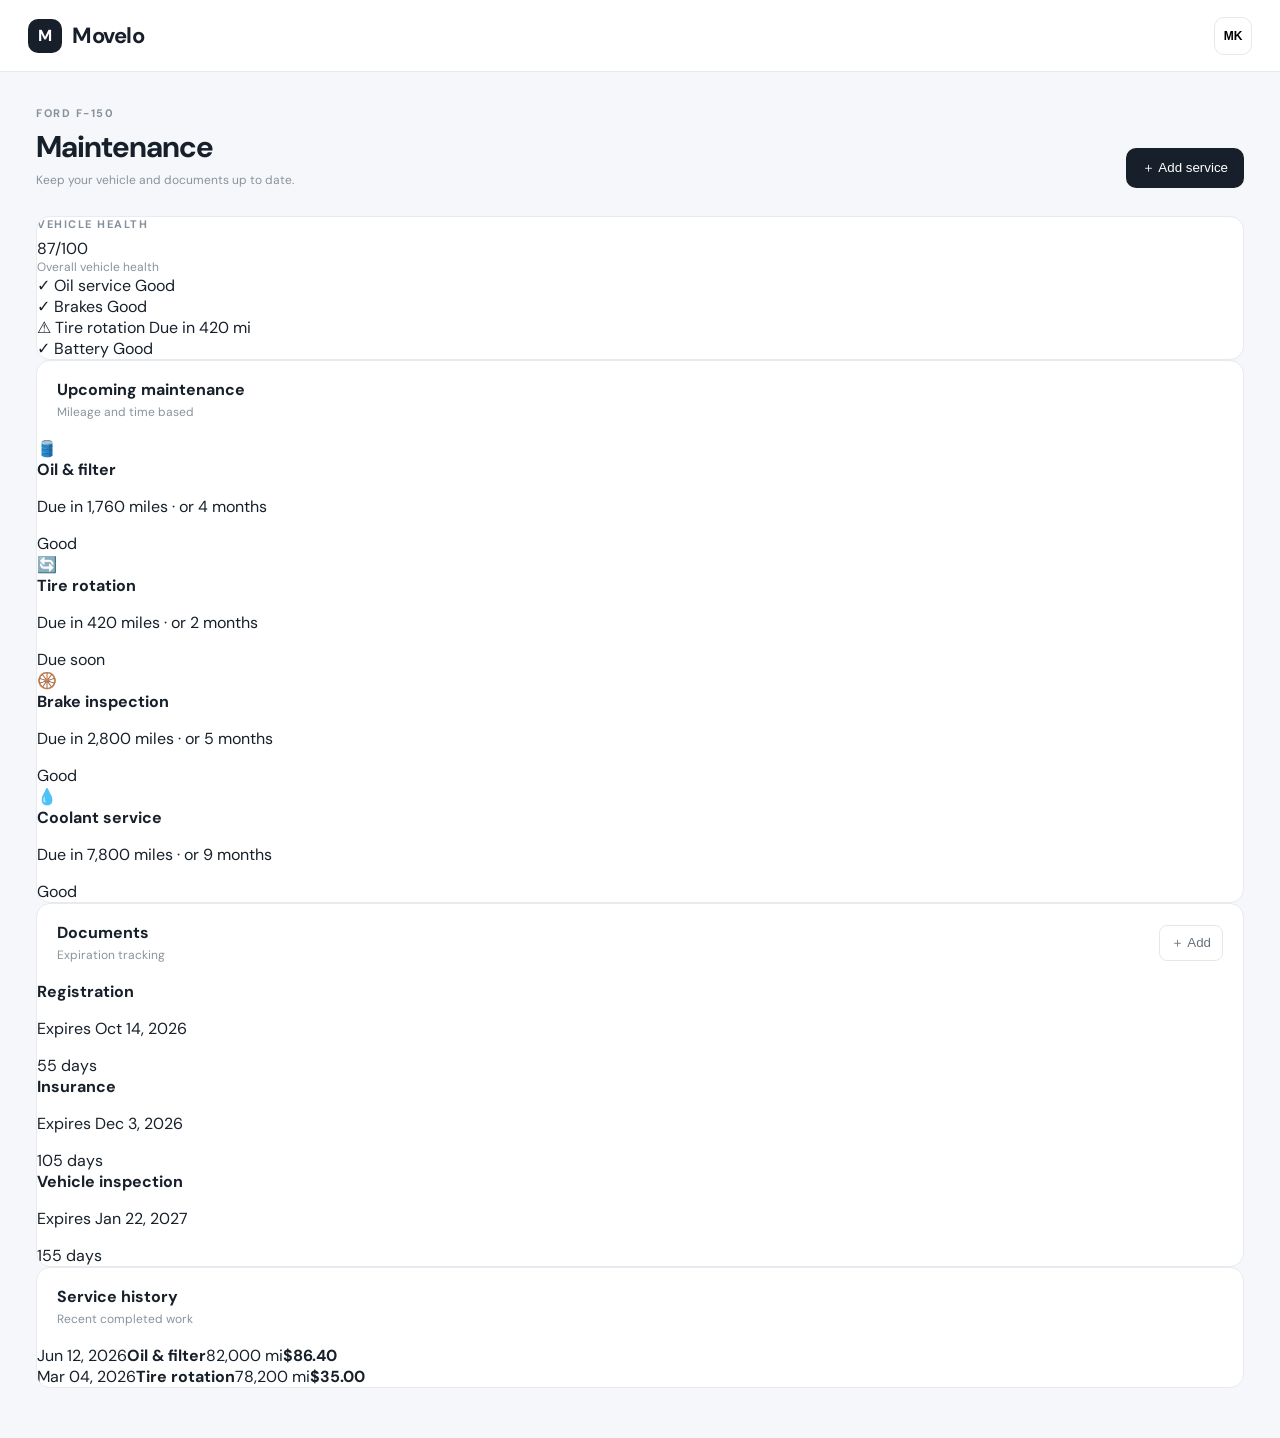
==== maintenance.html @ 16294152 "Add Movelo maintenance and documents screen" ====
<!doctype html><html lang="en"><head><meta charset="UTF-8"><meta name="viewport" content="width=device-width,initial-scale=1"><title>Movelo — Maintenance</title><link rel="stylesheet" href="styles.css"></head><body><header class="topbar"><div class="brand"><span class="brand-mark">M</span><span>Movelo</span></div><div class="top-actions"><button class="avatar">MK</button></div></header><main class="content maintenance-page"><div class="page-heading"><div><p class="eyebrow">FORD F-150</p><h1>Maintenance</h1><p class="muted">Keep your vehicle and documents up to date.</p></div><button class="primary">＋ Add service</button></div><div class="health panel"><div><p class="eyebrow">VEHICLE HEALTH</p><div class="health-score">87<span>/100</span></div><p class="muted">Overall vehicle health</p></div><div class="health-items"><div>✓ Oil service <span>Good</span></div><div>✓ Brakes <span>Good</span></div><div>⚠ Tire rotation <span>Due in 420 mi</span></div><div>✓ Battery <span>Good</span></div></div></div><div class="maintenance-grid"><section class="panel"><div class="panel-header"><div><h2>Upcoming maintenance</h2><p class="muted">Mileage and time based</p></div></div><div class="service"><div class="service-icon">🛢️</div><div><strong>Oil &amp; filter</strong><p>Due in 1,760 miles · or 4 months</p></div><span class="service-status good">Good</span></div><div class="service"><div class="service-icon">🔄</div><div><strong>Tire rotation</strong><p>Due in 420 miles · or 2 months</p></div><span class="service-status due">Due soon</span></div><div class="service"><div class="service-icon">🛞</div><div><strong>Brake inspection</strong><p>Due in 2,800 miles · or 5 months</p></div><span class="service-status good">Good</span></div><div class="service"><div class="service-icon">💧</div><div><strong>Coolant service</strong><p>Due in 7,800 miles · or 9 months</p></div><span class="service-status good">Good</span></div></section><section class="panel"><div class="panel-header"><div><h2>Documents</h2><p class="muted">Expiration tracking</p></div><button class="ghost">＋ Add</button></div><div class="document"><div><strong>Registration</strong><p>Expires Oct 14, 2026</p></div><span class="doc-status">55 days</span></div><div class="document"><div><strong>Insurance</strong><p>Expires Dec 3, 2026</p></div><span class="doc-status">105 days</span></div><div class="document"><div><strong>Vehicle inspection</strong><p>Expires Jan 22, 2027</p></div><span class="doc-status">155 days</span></div></section></div><section class="panel service-history"><div class="panel-header"><div><h2>Service history</h2><p class="muted">Recent completed work</p></div></div><div class="history-row"><span>Jun 12, 2026</span><strong>Oil &amp; filter</strong><span>82,000 mi</span><b>$86.40</b></div><div class="history-row"><span>Mar 04, 2026</span><strong>Tire rotation</strong><span>78,200 mi</span><b>$35.00</b></div></section></main></body></html>
---- styles.css ----
@import url('https://fonts.googleapis.com/css2?family=DM+Sans:wght@400;500;600;700&display=swap');
*{box-sizing:border-box}body{margin:0;background:#f5f7fa;color:#17202a;font-family:'DM Sans',system-ui,sans-serif}.topbar{height:72px;background:#fff;border-bottom:1px solid #e7ebef;display:flex;align-items:center;justify-content:space-between;padding:0 28px;position:sticky;top:0;z-index:5}.brand{font-size:22px;font-weight:700;display:flex;align-items:center;gap:10px;letter-spacing:-.5px}.brand-mark{width:34px;height:34px;border-radius:10px;background:#17202a;color:#fff;display:grid;place-items:center;font-size:16px}.top-actions{display:flex;gap:10px}.icon-btn,.avatar{border:1px solid #e5e9ed;background:#fff;border-radius:10px;width:38px;height:38px}.avatar{font-size:12px;font-weight:700}.app-shell{display:flex;min-height:calc(100vh - 72px)}.sidebar{width:220px;background:#fff;border-right:1px solid #e7ebef;padding:22px 14px;display:flex;flex-direction:column}.sidebar-bottom{margin-top:auto}.nav-item{border:0;background:transparent;width:100%;padding:12px 14px;border-radius:10px;text-align:left;color:#69747f;display:flex;align-items:center;gap:12px;font:500 14px inherit;cursor:pointer}.nav-item.active{background:#eef3f0;color:#17202a;font-weight:700}.nav-item b{margin-left:auto;background:#f1b84b;color:#fff;border-radius:20px;padding:2px 7px;font-size:10px}.content{width:min(1400px,100%);margin:auto;padding:34px 36px 50px}.page-heading{display:flex;justify-content:space-between;align-items:flex-end;margin-bottom:28px}.eyebrow{font-size:11px;font-weight:700;letter-spacing:1.5px;color:#87919b;margin:0 0 7px}h1{font-size:30px;letter-spacing:-1px;margin:0 0 6px}h2{font-size:16px;margin:0 0 4px}.muted{color:#89939c;font-size:12px;margin:0}.primary{background:#17202a;color:#fff;border:0;padding:11px 16px;border-radius:10px;font:600 13px inherit}.ghost{border:1px solid #e4e8ec;background:#fff;padding:8px 11px;border-radius:8px;font:600 11px inherit;color:#66717b}.stats{display:grid;grid-template-columns:repeat(4,1fr);gap:14px;margin-bottom:18px}.stat,.panel{background:#fff;border:1px solid #e7ebef;border-radius:14px}.stat{padding:18px 20px}.stat span{display:block;color:#7b8791;font-size:11px}.stat strong{display:block;font-size:25px;margin:5px 0 1px}.stat small{font-size:10px;color:#a0a9b1}.alert-number{color:#d9822b}.grid{display:grid;grid-template-columns:1.45fr 1fr;gap:18px}.panel{overflow:hidden}.panel-header{padding:18px 20px;display:flex;justify-content:space-between;align-items:center}.map{height:400px;background:#dfe7e3;position:relative;overflow:hidden;background-image:linear-gradient(30deg,transparent 49%,rgba(255,255,255,.55) 50%,transparent 51%),linear-gradient(120deg,transparent 49%,rgba(255,255,255,.5) 50%,transparent 51%);background-size:180px 180px}.road{position:absolute;background:#fff;opacity:.9}.r1{height:34px;width:120%;top:43%;left:-10%;transform:rotate(-12deg)}.r2{width:32px;height:130%;left:48%;top:-10%;transform:rotate(20deg)}.r3{height:18px;width:100%;top:72%;left:0;transform:rotate(7deg)}.r4{width:22px;height:100%;left:75%;top:0;transform:rotate(-35deg)}.map-label{position:absolute;color:#a1ada6;font-size:10px;font-weight:700;letter-spacing:1px}.map-label.a{top:25px;left:30px}.map-label.b{bottom:30px;right:50px}.pin{position:absolute;width:38px;height:38px;border-radius:50%;background:#fff;border:3px solid #17202a;display:grid;place-items:center;box-shadow:0 4px 12px #0002;font-size:17px}.pin1{left:39%;top:37%}.pin2{left:63%;top:59%;border-color:#4c8c69}.pin3{left:73%;top:25%;border-color:#d9822b}.vehicle-panel{padding-bottom:8px}.vehicle{display:flex;align-items:center;gap:12px;padding:14px 18px;margin:0 8px;border-radius:11px;cursor:pointer}.vehicle:hover{background:#f7f9f8}.vehicle.selected{background:#f4f7f5}.vehicle-icon{width:40px;height:40px;border-radius:11px;display:grid;place-items:center;background:#edf2ef;font-size:18px}.vehicle-icon.large{width:48px;height:48px;font-size:22px}.vehicle-main{min-width:0;flex:1}.vehicle-title{font-size:13px;font-weight:700}.online,.warning{font-size:9px;margin-left:7px;font-weight:600;color:#4c8c69}.warning{color:#d9822b}.vehicle-meta{font-size:10px;color:#89939c;margin:3px 0 8px}.vehicle-stats{display:flex;gap:10px;color:#7a858e;font-size:9px}.chev{color:#a3acb4}.bottom-grid{display:grid;grid-template-columns:1.45fr 1fr;gap:18px;margin-top:18px}.alert-row{display:flex;align-items:center;gap:12px;padding:14px 20px;border-top:1px solid #eef0f2}.alert-row strong{font-size:12px}.alert-row p{font-size:10px;color:#8a949d;margin:3px 0 0}.alert-dot{width:28px;height:28px;border-radius:9px;display:grid;place-items:center;font-weight:700}.red{background:#fae8e7;color:#c95049}.amber{background:#fbf0dc;color:#c18121}.arrow{margin-left:auto;color:#a4adb4}.fuel-big{font-size:25px}.fuel-card{padding-bottom:20px}.fuel-bar{height:12px;background:#eef1ef;margin:5px 20px 12px;border-radius:20px;overflow:hidden}.fuel-bar span{display:block;width:68%;height:100%;background:#4c8c69;border-radius:20px}.fuel-foot{display:flex;justify-content:space-between;padding:0 20px;color:#89939c;font-size:10px}.fuel-foot b{color:#17202a;margin-left:3px}.detail-drawer{position:fixed;right:0;top:0;height:100vh;width:min(480px,100%);background:#fff;box-shadow:-15px 0 40px #17202a20;z-index:20;transform:translateX(105%);transition:transform .25s ease;overflow:auto}.detail-drawer.open{transform:translateX(0)}.detail-head{padding:26px 22px;display:flex;align-items:center;gap:12px;border-bottom:1px solid #edf0f2}.back{border:0;background:#f3f5f6;border-radius:9px;width:34px;height:34px;font-size:22px}.detail-title{font-size:17px;font-weight:700;margin-bottom:3px}.detail-map{height:260px;background:#dfe7e3;position:relative;overflow:hidden;background-image:linear-gradient(30deg,transparent 49%,#ffffffaa 50%,transparent 51%),linear-gradient(120deg,transparent 49%,#ffffff99 50%,transparent 51%);background-size:120px 120px}.detail-grid-lines{position:absolute;inset:25% 0;border-top:25px solid #fff;transform:rotate(-9deg)}.detail-pin{position:absolute;left:48%;top:45%;width:50px;height:50px;border-radius:50%;background:#fff;border:3px solid #17202a;display:grid;place-items:center;font-size:22px;box-shadow:0 6px 18px #0002}.detail-stats{display:grid;grid-template-columns:repeat(2,1fr);gap:1px;background:#edf0f2;border-bottom:1px solid #edf0f2}.detail-stats div{background:#fff;padding:16px 20px}.detail-stats span{display:block;font-size:10px;color:#8b959d;margin-bottom:5px}.detail-stats strong{font-size:14px}.quick-actions{display:grid;grid-template-columns:repeat(2,1fr);gap:10px;padding:20px}.quick-actions button{border:1px solid #e2e7e9;background:#fff;padding:13px;border-radius:10px;font:600 12px inherit}.quick-actions button:hover{background:#f5f7f6}@media(max-width:900px){.sidebar{display:none}.content{padding:24px 16px}.stats{grid-template-columns:repeat(2,1fr)}.grid,.bottom-grid{grid-template-columns:1fr}.map{height:300px}.page-heading{align-items:flex-start;gap:15px;flex-direction:column}}@media(max-width:520px){h1{font-size:24px}.topbar{padding:0 16px}.stats{gap:10px}.stat{padding:14px}.vehicle-stats{flex-wrap:wrap}}
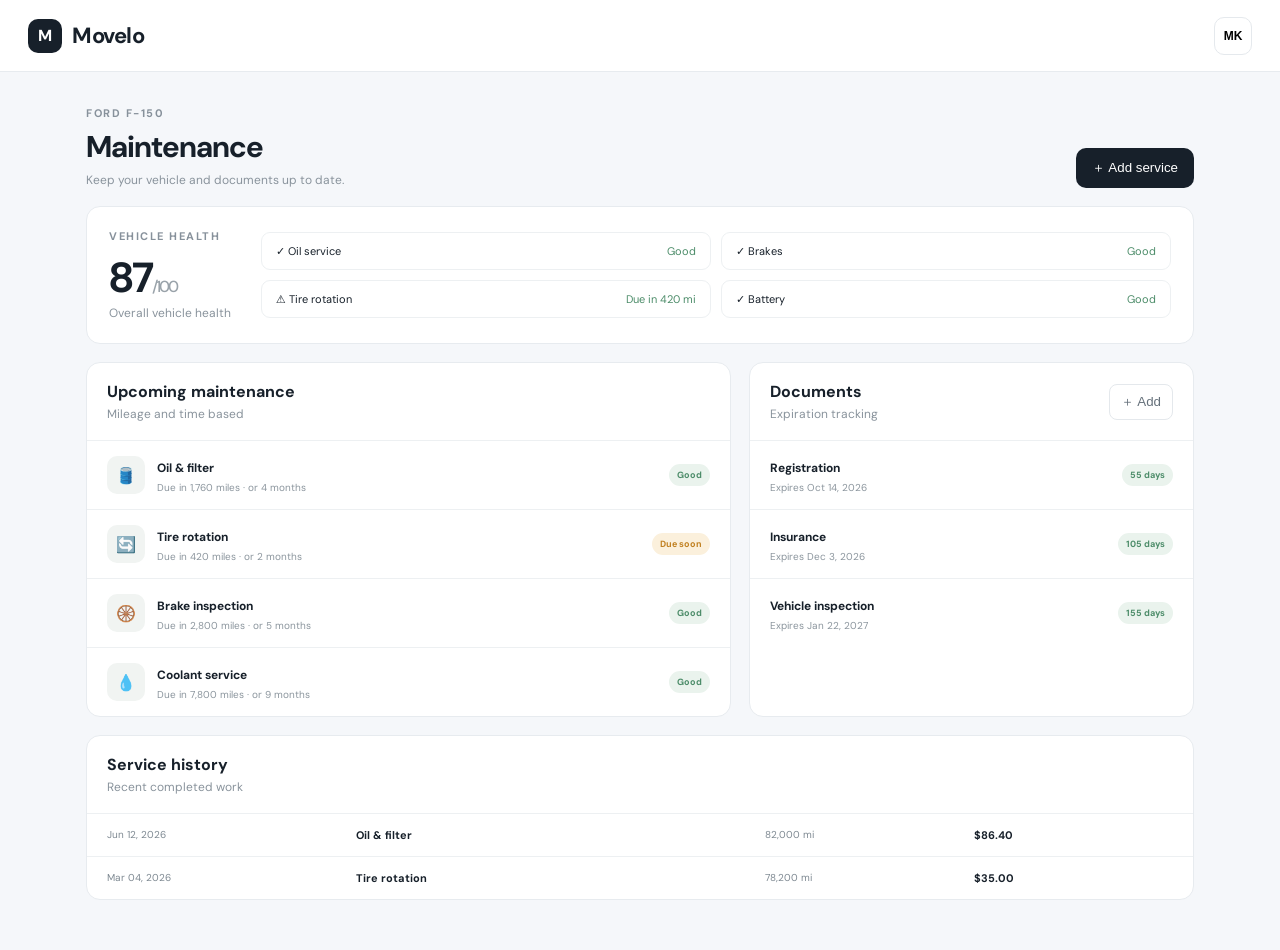
==== commit 54114db6: "Make maintenance controls interactive" ====
--- a/maintenance.html
+++ b/maintenance.html
@@ -1 +1 @@
-<!doctype html><html lang="en"><head><meta charset="UTF-8"><meta name="viewport" content="width=device-width,initial-scale=1"><title>Movelo — Maintenance</title><link rel="stylesheet" href="styles.css"></head><body><header class="topbar"><div class="brand"><span class="brand-mark">M</span><span>Movelo</span></div><div class="top-actions"><button class="avatar">MK</button></div></header><main class="content maintenance-page"><div class="page-heading"><div><p class="eyebrow">FORD F-150</p><h1>Maintenance</h1><p class="muted">Keep your vehicle and documents up to date.</p></div><button class="primary">＋ Add service</button></div><div class="health panel"><div><p class="eyebrow">VEHICLE HEALTH</p><div class="health-score">87<span>/100</span></div><p class="muted">Overall vehicle health</p></div><div class="health-items"><div>✓ Oil service <span>Good</span></div><div>✓ Brakes <span>Good</span></div><div>⚠ Tire rotation <span>Due in 420 mi</span></div><div>✓ Battery <span>Good</span></div></div></div><div class="maintenance-grid"><section class="panel"><div class="panel-header"><div><h2>Upcoming maintenance</h2><p class="muted">Mileage and time based</p></div></div><div class="service"><div class="service-icon">🛢️</div><div><strong>Oil &amp; filter</strong><p>Due in 1,760 miles · or 4 months</p></div><span class="service-status good">Good</span></div><div class="service"><div class="service-icon">🔄</div><div><strong>Tire rotation</strong><p>Due in 420 miles · or 2 months</p></div><span class="service-status due">Due soon</span></div><div class="service"><div class="service-icon">🛞</div><div><strong>Brake inspection</strong><p>Due in 2,800 miles · or 5 months</p></div><span class="service-status good">Good</span></div><div class="service"><div class="service-icon">💧</div><div><strong>Coolant service</strong><p>Due in 7,800 miles · or 9 months</p></div><span class="service-status good">Good</span></div></section><section class="panel"><div class="panel-header"><div><h2>Documents</h2><p class="muted">Expiration tracking</p></div><button class="ghost">＋ Add</button></div><div class="document"><div><strong>Registration</strong><p>Expires Oct 14, 2026</p></div><span class="doc-status">55 days</span></div><div class="document"><div><strong>Insurance</strong><p>Expires Dec 3, 2026</p></div><span class="doc-status">105 days</span></div><div class="document"><div><strong>Vehicle inspection</strong><p>Expires Jan 22, 2027</p></div><span class="doc-status">155 days</span></div></section></div><section class="panel service-history"><div class="panel-header"><div><h2>Service history</h2><p class="muted">Recent completed work</p></div></div><div class="history-row"><span>Jun 12, 2026</span><strong>Oil &amp; filter</strong><span>82,000 mi</span><b>$86.40</b></div><div class="history-row"><span>Mar 04, 2026</span><strong>Tire rotation</strong><span>78,200 mi</span><b>$35.00</b></div></section></main></body></html>+<!doctype html><html lang="en"><head><meta charset="UTF-8"><meta name="viewport" content="width=device-width,initial-scale=1"><title>Movelo — Maintenance</title><link rel="stylesheet" href="styles.css"></head><body><header class="topbar"><div class="brand"><span class="brand-mark">M</span><span>Movelo</span></div><div class="top-actions"><button class="avatar" id="profileBtn">MK</button></div></header><main class="content maintenance-page"><div class="page-heading"><div><p class="eyebrow">FORD F-150</p><h1>Maintenance</h1><p class="muted">Keep your vehicle and documents up to date.</p></div><button class="primary" id="addService">＋ Add service</button></div><div class="health panel"><div><p class="eyebrow">VEHICLE HEALTH</p><div class="health-score">87<span>/100</span></div><p class="muted">Overall vehicle health</p></div><div class="health-items"><div>✓ Oil service <span>Good</span></div><div>✓ Brakes <span>Good</span></div><div>⚠ Tire rotation <span>Due in 420 mi</span></div><div>✓ Battery <span>Good</span></div></div></div><div class="maintenance-grid"><section class="panel"><div class="panel-header"><div><h2>Upcoming maintenance</h2><p class="muted">Mileage and time based</p></div></div><div class="service"><div class="service-icon">🛢️</div><div><strong>Oil &amp; filter</strong><p>Due in 1,760 miles · or 4 months</p></div><span class="service-status good">Good</span></div><div class="service"><div class="service-icon">🔄</div><div><strong>Tire rotation</strong><p>Due in 420 miles · or 2 months</p></div><span class="service-status due">Due soon</span></div><div class="service"><div class="service-icon">🛞</div><div><strong>Brake inspection</strong><p>Due in 2,800 miles · or 5 months</p></div><span class="service-status good">Good</span></div><div class="service"><div class="service-icon">💧</div><div><strong>Coolant service</strong><p>Due in 7,800 miles · or 9 months</p></div><span class="service-status good">Good</span></div></section><section class="panel"><div class="panel-header"><div><h2>Documents</h2><p class="muted">Expiration tracking</p></div><button class="ghost" id="addDocument">＋ Add</button></div><div class="document"><div><strong>Registration</strong><p>Expires Oct 14, 2026</p></div><span class="doc-status">55 days</span></div><div class="document"><div><strong>Insurance</strong><p>Expires Dec 3, 2026</p></div><span class="doc-status">105 days</span></div><div class="document"><div><strong>Vehicle inspection</strong><p>Expires Jan 22, 2027</p></div><span class="doc-status">155 days</span></div></section></div><section class="panel service-history"><div class="panel-header"><div><h2>Service history</h2><p class="muted">Recent completed work</p></div></div><div class="history-row"><span>Jun 12, 2026</span><strong>Oil &amp; filter</strong><span>82,000 mi</span><b>$86.40</b></div><div class="history-row"><span>Mar 04, 2026</span><strong>Tire rotation</strong><span>78,200 mi</span><b>$35.00</b></div></section></main><script>const toast=(t,m='')=>{const e=document.createElement('div');e.className='command-toast';e.innerHTML='<strong>'+t+'</strong><span>'+m+'</span>';document.body.appendChild(e);setTimeout(()=>e.remove(),2200)};document.getElementById('addService').onclick=()=>{const n=prompt('Service type','Oil change');if(n)toast('Service added',n+' was added to the maintenance schedule.')};document.getElementById('addDocument').onclick=()=>{const n=prompt('Document type','Registration');if(n)toast('Document added',n+' was added to document tracking.')};document.getElementById('profileBtn').onclick=()=>toast('Profile','Account settings are connected to the prototype.');document.querySelectorAll('.service,.document,.history-row').forEach(x=>x.onclick=()=>toast('Details','Item details are available in the prototype.'));</script></body></html>
--- a/styles.css
+++ b/styles.css
@@ -1,2 +1,2 @@
 @import url('https://fonts.googleapis.com/css2?family=DM+Sans:wght@400;500;600;700&display=swap');
-*{box-sizing:border-box}body{margin:0;background:#f5f7fa;color:#17202a;font-family:'DM Sans',system-ui,sans-serif}.topbar{height:72px;background:#fff;border-bottom:1px solid #e7ebef;display:flex;align-items:center;justify-content:space-between;padding:0 28px;position:sticky;top:0;z-index:5}.brand{font-size:22px;font-weight:700;display:flex;align-items:center;gap:10px;letter-spacing:-.5px}.brand-mark{width:34px;height:34px;border-radius:10px;background:#17202a;color:#fff;display:grid;place-items:center;font-size:16px}.top-actions{display:flex;gap:10px}.icon-btn,.avatar{border:1px solid #e5e9ed;background:#fff;border-radius:10px;width:38px;height:38px}.avatar{font-size:12px;font-weight:700}.app-shell{display:flex;min-height:calc(100vh - 72px)}.sidebar{width:220px;background:#fff;border-right:1px solid #e7ebef;padding:22px 14px;display:flex;flex-direction:column}.sidebar-bottom{margin-top:auto}.nav-item{border:0;background:transparent;width:100%;padding:12px 14px;border-radius:10px;text-align:left;color:#69747f;display:flex;align-items:center;gap:12px;font:500 14px inherit;cursor:pointer}.nav-item.active{background:#eef3f0;color:#17202a;font-weight:700}.nav-item b{margin-left:auto;background:#f1b84b;color:#fff;border-radius:20px;padding:2px 7px;font-size:10px}.content{width:min(1400px,100%);margin:auto;padding:34px 36px 50px}.page-heading{display:flex;justify-content:space-between;align-items:flex-end;margin-bottom:28px}.eyebrow{font-size:11px;font-weight:700;letter-spacing:1.5px;color:#87919b;margin:0 0 7px}h1{font-size:30px;letter-spacing:-1px;margin:0 0 6px}h2{font-size:16px;margin:0 0 4px}.muted{color:#89939c;font-size:12px;margin:0}.primary{background:#17202a;color:#fff;border:0;padding:11px 16px;border-radius:10px;font:600 13px inherit}.ghost{border:1px solid #e4e8ec;background:#fff;padding:8px 11px;border-radius:8px;font:600 11px inherit;color:#66717b}.stats{display:grid;grid-template-columns:repeat(4,1fr);gap:14px;margin-bottom:18px}.stat,.panel{background:#fff;border:1px solid #e7ebef;border-radius:14px}.stat{padding:18px 20px}.stat span{display:block;color:#7b8791;font-size:11px}.stat strong{display:block;font-size:25px;margin:5px 0 1px}.stat small{font-size:10px;color:#a0a9b1}.alert-number{color:#d9822b}.grid{display:grid;grid-template-columns:1.45fr 1fr;gap:18px}.panel{overflow:hidden}.panel-header{padding:18px 20px;display:flex;justify-content:space-between;align-items:center}.map{height:400px;background:#dfe7e3;position:relative;overflow:hidden;background-image:linear-gradient(30deg,transparent 49%,rgba(255,255,255,.55) 50%,transparent 51%),linear-gradient(120deg,transparent 49%,rgba(255,255,255,.5) 50%,transparent 51%);background-size:180px 180px}.road{position:absolute;background:#fff;opacity:.9}.r1{height:34px;width:120%;top:43%;left:-10%;transform:rotate(-12deg)}.r2{width:32px;height:130%;left:48%;top:-10%;transform:rotate(20deg)}.r3{height:18px;width:100%;top:72%;left:0;transform:rotate(7deg)}.r4{width:22px;height:100%;left:75%;top:0;transform:rotate(-35deg)}.map-label{position:absolute;color:#a1ada6;font-size:10px;font-weight:700;letter-spacing:1px}.map-label.a{top:25px;left:30px}.map-label.b{bottom:30px;right:50px}.pin{position:absolute;width:38px;height:38px;border-radius:50%;background:#fff;border:3px solid #17202a;display:grid;place-items:center;box-shadow:0 4px 12px #0002;font-size:17px}.pin1{left:39%;top:37%}.pin2{left:63%;top:59%;border-color:#4c8c69}.pin3{left:73%;top:25%;border-color:#d9822b}.vehicle-panel{padding-bottom:8px}.vehicle{display:flex;align-items:center;gap:12px;padding:14px 18px;margin:0 8px;border-radius:11px;cursor:pointer}.vehicle:hover{background:#f7f9f8}.vehicle.selected{background:#f4f7f5}.vehicle-icon{width:40px;height:40px;border-radius:11px;display:grid;place-items:center;background:#edf2ef;font-size:18px}.vehicle-icon.large{width:48px;height:48px;font-size:22px}.vehicle-main{min-width:0;flex:1}.vehicle-title{font-size:13px;font-weight:700}.online,.warning{font-size:9px;margin-left:7px;font-weight:600;color:#4c8c69}.warning{color:#d9822b}.vehicle-meta{font-size:10px;color:#89939c;margin:3px 0 8px}.vehicle-stats{display:flex;gap:10px;color:#7a858e;font-size:9px}.chev{color:#a3acb4}.bottom-grid{display:grid;grid-template-columns:1.45fr 1fr;gap:18px;margin-top:18px}.alert-row{display:flex;align-items:center;gap:12px;padding:14px 20px;border-top:1px solid #eef0f2}.alert-row strong{font-size:12px}.alert-row p{font-size:10px;color:#8a949d;margin:3px 0 0}.alert-dot{width:28px;height:28px;border-radius:9px;display:grid;place-items:center;font-weight:700}.red{background:#fae8e7;color:#c95049}.amber{background:#fbf0dc;color:#c18121}.arrow{margin-left:auto;color:#a4adb4}.fuel-big{font-size:25px}.fuel-card{padding-bottom:20px}.fuel-bar{height:12px;background:#eef1ef;margin:5px 20px 12px;border-radius:20px;overflow:hidden}.fuel-bar span{display:block;width:68%;height:100%;background:#4c8c69;border-radius:20px}.fuel-foot{display:flex;justify-content:space-between;padding:0 20px;color:#89939c;font-size:10px}.fuel-foot b{color:#17202a;margin-left:3px}.detail-drawer{position:fixed;right:0;top:0;height:100vh;width:min(480px,100%);background:#fff;box-shadow:-15px 0 40px #17202a20;z-index:20;transform:translateX(105%);transition:transform .25s ease;overflow:auto}.detail-drawer.open{transform:translateX(0)}.detail-head{padding:26px 22px;display:flex;align-items:center;gap:12px;border-bottom:1px solid #edf0f2}.back{border:0;background:#f3f5f6;border-radius:9px;width:34px;height:34px;font-size:22px}.detail-title{font-size:17px;font-weight:700;margin-bottom:3px}.detail-map{height:260px;background:#dfe7e3;position:relative;overflow:hidden;background-image:linear-gradient(30deg,transparent 49%,#ffffffaa 50%,transparent 51%),linear-gradient(120deg,transparent 49%,#ffffff99 50%,transparent 51%);background-size:120px 120px}.detail-grid-lines{position:absolute;inset:25% 0;border-top:25px solid #fff;transform:rotate(-9deg)}.detail-pin{position:absolute;left:48%;top:45%;width:50px;height:50px;border-radius:50%;background:#fff;border:3px solid #17202a;display:grid;place-items:center;font-size:22px;box-shadow:0 6px 18px #0002}.detail-stats{display:grid;grid-template-columns:repeat(2,1fr);gap:1px;background:#edf0f2;border-bottom:1px solid #edf0f2}.detail-stats div{background:#fff;padding:16px 20px}.detail-stats span{display:block;font-size:10px;color:#8b959d;margin-bottom:5px}.detail-stats strong{font-size:14px}.quick-actions{display:grid;grid-template-columns:repeat(2,1fr);gap:10px;padding:20px}.quick-actions button{border:1px solid #e2e7e9;background:#fff;padding:13px;border-radius:10px;font:600 12px inherit}.quick-actions button:hover{background:#f5f7f6}@media(max-width:900px){.sidebar{display:none}.content{padding:24px 16px}.stats{grid-template-columns:repeat(2,1fr)}.grid,.bottom-grid{grid-template-columns:1fr}.map{height:300px}.page-heading{align-items:flex-start;gap:15px;flex-direction:column}}@media(max-width:520px){h1{font-size:24px}.topbar{padding:0 16px}.stats{gap:10px}.stat{padding:14px}.vehicle-stats{flex-wrap:wrap}}
+*{box-sizing:border-box}body{margin:0;background:#f5f7fa;color:#17202a;font-family:'DM Sans',system-ui,sans-serif}.topbar{height:72px;background:#fff;border-bottom:1px solid #e7ebef;display:flex;align-items:center;justify-content:space-between;padding:0 28px;position:sticky;top:0;z-index:5}.brand{font-size:22px;font-weight:700;display:flex;align-items:center;gap:10px;letter-spacing:-.5px}.brand-mark{width:34px;height:34px;border-radius:10px;background:#17202a;color:#fff;display:grid;place-items:center;font-size:16px}.top-actions{display:flex;gap:10px}.icon-btn,.avatar{border:1px solid #e5e9ed;background:#fff;border-radius:10px;width:38px;height:38px}.avatar{font-size:12px;font-weight:700}.app-shell{display:flex;min-height:calc(100vh - 72px)}.sidebar{width:220px;background:#fff;border-right:1px solid #e7ebef;padding:22px 14px;display:flex;flex-direction:column}.sidebar-bottom{margin-top:auto}.nav-item{border:0;background:transparent;width:100%;padding:12px 14px;border-radius:10px;text-align:left;color:#69747f;display:flex;align-items:center;gap:12px;font:500 14px inherit;cursor:pointer;text-decoration:none}.nav-item.active{background:#eef3f0;color:#17202a;font-weight:700}.nav-item b{margin-left:auto;background:#f1b84b;color:#fff;border-radius:20px;padding:2px 7px;font-size:10px}.content{width:min(1400px,100%);margin:auto;padding:34px 36px 50px}.page-heading{display:flex;justify-content:space-between;align-items:flex-end;margin-bottom:28px}.eyebrow{font-size:11px;font-weight:700;letter-spacing:1.5px;color:#87919b;margin:0 0 7px}h1{font-size:30px;letter-spacing:-1px;margin:0 0 6px}h2{font-size:16px;margin:0 0 4px}.muted{color:#89939c;font-size:12px;margin:0}.primary{background:#17202a;color:#fff;border:0;padding:11px 16px;border-radius:10px;font:600 13px inherit}.ghost{border:1px solid #e4e8ec;background:#fff;padding:8px 11px;border-radius:8px;font:600 11px inherit;color:#66717b}.stats{display:grid;grid-template-columns:repeat(4,1fr);gap:14px;margin-bottom:18px}.stat,.panel{background:#fff;border:1px solid #e7ebef;border-radius:14px}.stat{padding:18px 20px}.stat span{display:block;color:#7b8791;font-size:11px}.stat strong{display:block;font-size:25px;margin:5px 0 1px}.stat small{font-size:10px;color:#a0a9b1}.alert-number{color:#d9822b}.grid{display:grid;grid-template-columns:1.45fr 1fr;gap:18px}.panel{overflow:hidden}.panel-header{padding:18px 20px;display:flex;justify-content:space-between;align-items:center}.map{height:400px;background:#dfe7e3;position:relative;overflow:hidden;background-image:linear-gradient(30deg,transparent 49%,rgba(255,255,255,.55) 50%,transparent 51%),linear-gradient(120deg,transparent 49%,rgba(255,255,255,.5) 50%,transparent 51%);background-size:180px 180px}.road{position:absolute;background:#fff;opacity:.9}.r1{height:34px;width:120%;top:43%;left:-10%;transform:rotate(-12deg)}.r2{width:32px;height:130%;left:48%;top:-10%;transform:rotate(20deg)}.r3{height:18px;width:100%;top:72%;left:0;transform:rotate(7deg)}.r4{width:22px;height:100%;left:75%;top:0;transform:rotate(-35deg)}.map-label{position:absolute;color:#a1ada6;font-size:10px;font-weight:700;letter-spacing:1px}.map-label.a{top:25px;left:30px}.map-label.b{bottom:30px;right:50px}.pin{position:absolute;width:38px;height:38px;border-radius:50%;background:#fff;border:3px solid #17202a;display:grid;place-items:center;box-shadow:0 4px 12px #0002;font-size:17px}.pin1{left:39%;top:37%}.pin2{left:63%;top:59%;border-color:#4c8c69}.pin3{left:73%;top:25%;border-color:#d9822b}.vehicle-panel{padding-bottom:8px}.vehicle{display:flex;align-items:center;gap:12px;padding:14px 18px;margin:0 8px;border-radius:11px;cursor:pointer}.vehicle:hover{background:#f7f9f8}.vehicle.selected{background:#f4f7f5}.vehicle-icon{width:40px;height:40px;border-radius:11px;display:grid;place-items:center;background:#edf2ef;font-size:18px}.vehicle-icon.large{width:48px;height:48px;font-size:22px}.vehicle-main{min-width:0;flex:1}.vehicle-title{font-size:13px;font-weight:700}.online,.warning{font-size:9px;margin-left:7px;font-weight:600;color:#4c8c69}.warning{color:#d9822b}.vehicle-meta{font-size:10px;color:#89939c;margin:3px 0 8px}.vehicle-stats{display:flex;gap:10px;color:#7a858e;font-size:9px}.chev{color:#a3acb4}.bottom-grid,.maintenance-grid{display:grid;grid-template-columns:1.45fr 1fr;gap:18px;margin-top:18px}.alert-row{display:flex;align-items:center;gap:12px;padding:14px 20px;border-top:1px solid #eef0f2}.alert-row strong{font-size:12px}.alert-row p{font-size:10px;color:#8a949d;margin:3px 0 0}.alert-dot{width:28px;height:28px;border-radius:9px;display:grid;place-items:center;font-weight:700}.red{background:#fae8e7;color:#c95049}.amber{background:#fbf0dc;color:#c18121}.arrow{margin-left:auto;color:#a4adb4}.fuel-big{font-size:25px}.fuel-card{padding-bottom:20px}.fuel-bar{height:12px;background:#eef1ef;margin:5px 20px 12px;border-radius:20px;overflow:hidden}.fuel-bar span{display:block;width:68%;height:100%;background:#4c8c69;border-radius:20px}.fuel-foot{display:flex;justify-content:space-between;padding:0 20px;color:#89939c;font-size:10px}.fuel-foot b{color:#17202a;margin-left:3px}.detail-drawer{position:fixed;right:0;top:0;height:100vh;width:min(480px,100%);background:#fff;box-shadow:-15px 0 40px #17202a20;z-index:20;transform:translateX(105%);transition:transform .25s ease;overflow:auto}.detail-drawer.open{transform:translateX(0)}.detail-head{padding:26px 22px;display:flex;align-items:center;gap:12px;border-bottom:1px solid #edf0f2}.back{border:0;background:#f3f5f6;border-radius:9px;width:34px;height:34px;font-size:22px}.detail-title{font-size:17px;font-weight:700;margin-bottom:3px}.detail-map{height:260px;background:#dfe7e3;position:relative;overflow:hidden;background-image:linear-gradient(30deg,transparent 49%,#ffffffaa 50%,transparent 51%),linear-gradient(120deg,transparent 49%,#ffffff99 50%,transparent 51%);background-size:120px 120px}.detail-grid-lines{position:absolute;inset:25% 0;border-top:25px solid #fff;transform:rotate(-9deg)}.detail-pin{position:absolute;left:48%;top:45%;width:50px;height:50px;border-radius:50%;background:#fff;border:3px solid #17202a;display:grid;place-items:center;font-size:22px;box-shadow:0 6px 18px #0002}.detail-stats{display:grid;grid-template-columns:repeat(2,1fr);gap:1px;background:#edf0f2;border-bottom:1px solid #edf0f2}.detail-stats div{background:#fff;padding:16px 20px}.detail-stats span{display:block;font-size:10px;color:#8b959d;margin-bottom:5px}.detail-stats strong{font-size:14px}.security-card{margin:18px 20px;border:1px solid #e7ebef;border-radius:13px;overflow:hidden}.security-head{padding:16px 18px;display:flex;justify-content:space-between;align-items:center;border-bottom:1px solid #edf0f2}.security-state{font-size:9px;font-weight:700;padding:6px 9px;border-radius:20px}.security-state.armed{background:#fae8e7;color:#c95049}.security-state.disarmed{background:#eef2ef;color:#66736b}.security-row{display:flex;align-items:center;justify-content:space-between;padding:16px 18px}.security-row strong{font-size:12px}.security-row p{font-size:10px;color:#8b959d;margin:4px 0 0}.security-button{border:0;background:#17202a;color:#fff;padding:10px 13px;border-radius:9px;font:600 11px inherit}.security-button.disable{background:#f3e8e7;color:#b54843}.security-note{margin:0;padding:0 18px 16px;color:#9099a1;font-size:9px;line-height:1.5}.command-history{margin:0 20px 18px;border:1px solid #e7ebef;border-radius:13px;overflow:hidden}.command-history .panel-header{padding:15px 18px}.command-row{display:grid;grid-template-columns:1.3fr 1.5fr auto;gap:10px;padding:13px 18px;border-top:1px solid #edf0f2;font-size:10px;color:#7d8891}.command-confirmed{color:#4c8c69}.command-toast{position:sticky;top:0;z-index:2;margin:12px 20px 0;padding:12px 14px;border-radius:10px;background:#17202a;color:#fff;box-shadow:0 6px 18px #0002}.command-toast strong{display:block;font-size:11px}.command-toast span{display:block;font-size:9px;opacity:.8;margin-top:3px}.quick-actions{display:grid;grid-template-columns:repeat(2,1fr);gap:10px;padding:20px}.quick-actions button{border:1px solid #e2e7e9;background:#fff;padding:13px;border-radius:10px;font:600 12px inherit}.quick-actions button:hover{background:#f5f7f6}.maintenance-page{max-width:1180px}.health{padding:22px;display:flex;justify-content:space-between;align-items:center;gap:30px}.health-score{font-size:42px;font-weight:700;letter-spacing:-2px}.health-score span{font-size:16px;color:#9aa3aa;font-weight:500}.health-items{display:grid;grid-template-columns:repeat(2,minmax(180px,1fr));gap:10px;flex:1}.health-items div{padding:11px 14px;border:1px solid #edf0f2;border-radius:9px;font-size:11px}.health-items span{float:right;color:#4c8c69}.service,.document{display:flex;align-items:center;gap:12px;padding:15px 20px;border-top:1px solid #edf0f2}.service-icon{width:38px;height:38px;border-radius:10px;background:#f1f4f2;display:grid;place-items:center}.service>div:nth-child(2),.document>div{flex:1}.service strong,.document strong{font-size:12px}.service p,.document p{margin:4px 0 0;color:#8b959d;font-size:10px}.service-status,.doc-status{font-size:9px;font-weight:700;padding:5px 8px;border-radius:20px}.service-status.good{background:#eaf3ed;color:#4c8c69}.service-status.due{background:#fbf0dc;color:#c18121}.doc-status{color:#4c8c69;background:#eaf3ed}.service-history{margin-top:18px}.history-row{display:grid;grid-template-columns:1.2fr 2fr 1fr 1fr;gap:10px;padding:14px 20px;border-top:1px solid #edf0f2;font-size:10px;color:#7d8891}.history-row strong,.history-row b{color:#17202a;font-size:11px}.maintenance-page .page-heading{margin-bottom:18px}@media(max-width:900px){.sidebar{display:none}.content{padding:24px 16px}.stats{grid-template-columns:repeat(2,1fr)}.grid,.bottom-grid,.maintenance-grid{grid-template-columns:1fr}.map{height:300px}.page-heading{align-items:flex-start;gap:15px;flex-direction:column}.health{align-items:flex-start;flex-direction:column}.health-items{width:100%}}@media(max-width:520px){h1{font-size:24px}.topbar{padding:0 16px}.stats{gap:10px}.stat{padding:14px}.vehicle-stats{flex-wrap:wrap}.health-items{grid-template-columns:1fr}.history-row{grid-template-columns:1fr 1fr}.service-status{display:none}.command-row{grid-template-columns:1fr}.security-row{align-items:flex-start;gap:12px;flex-direction:column}.security-button{width:100%}}
